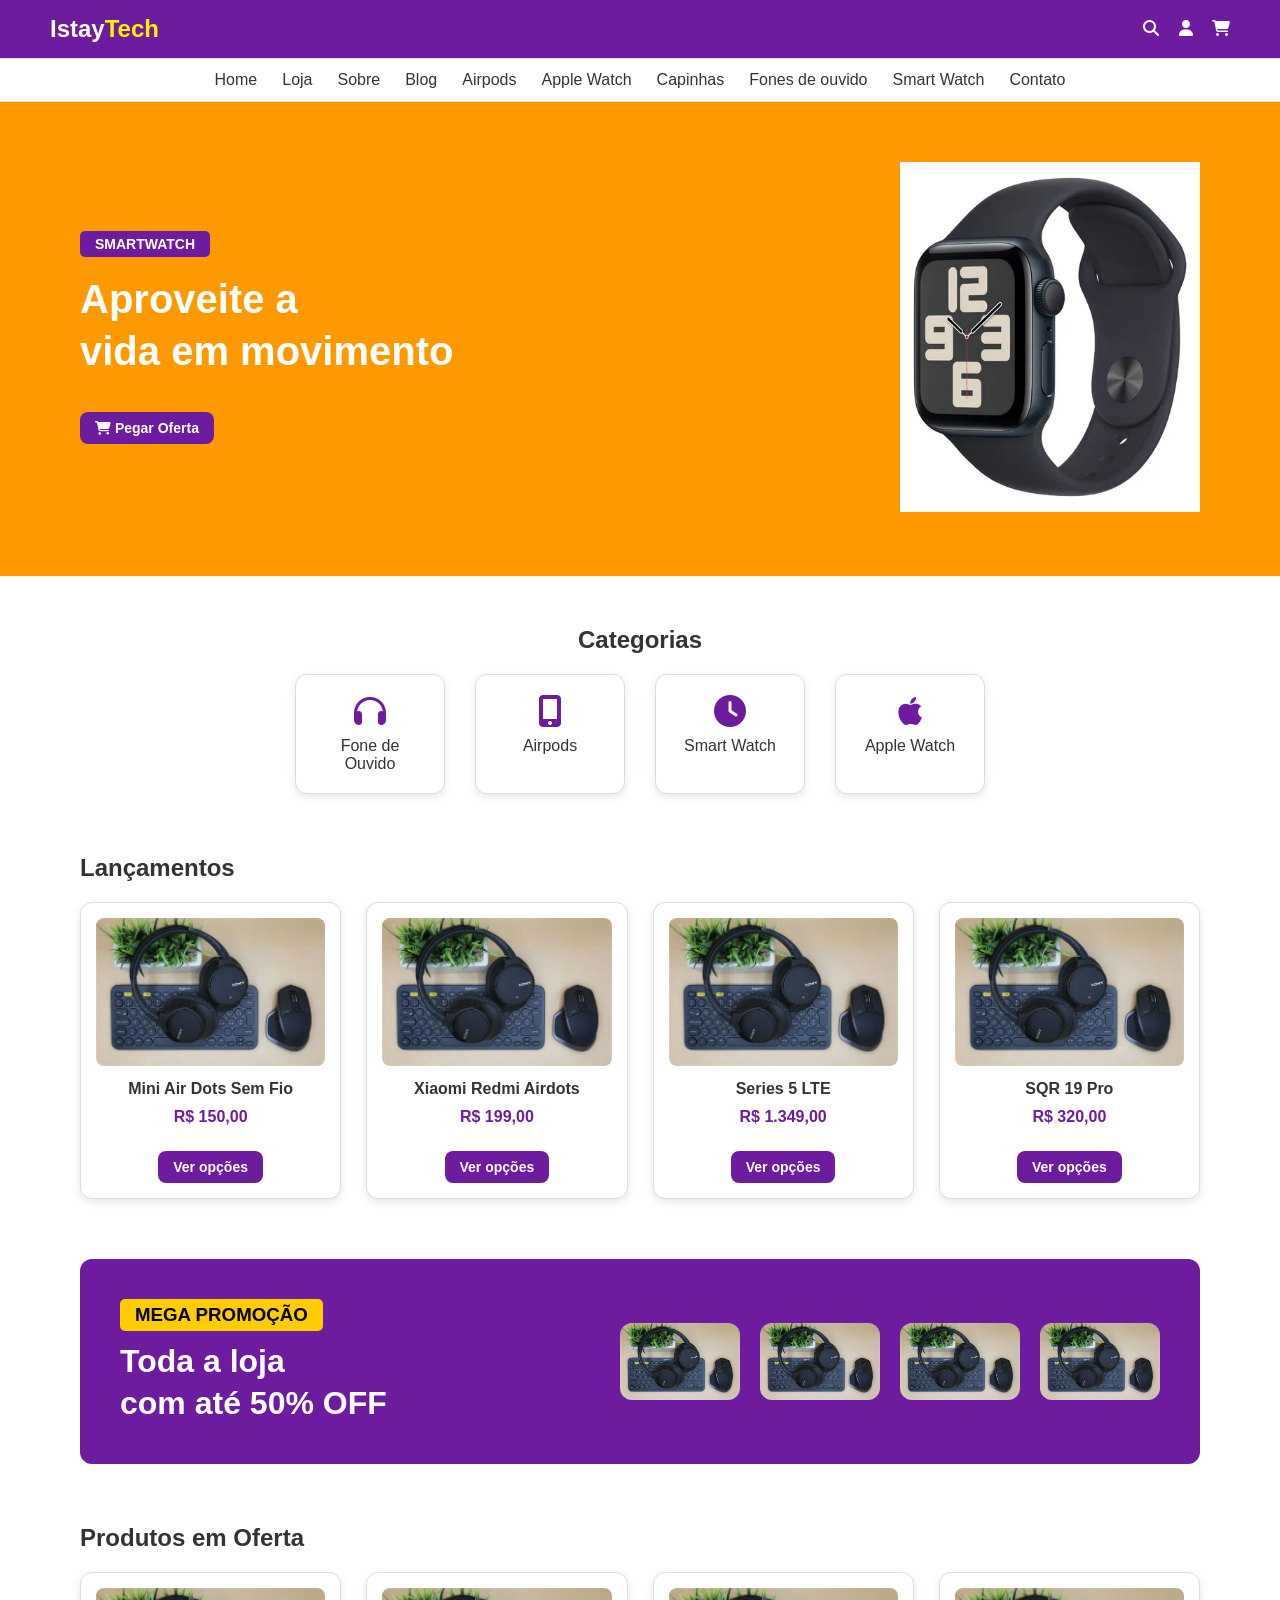
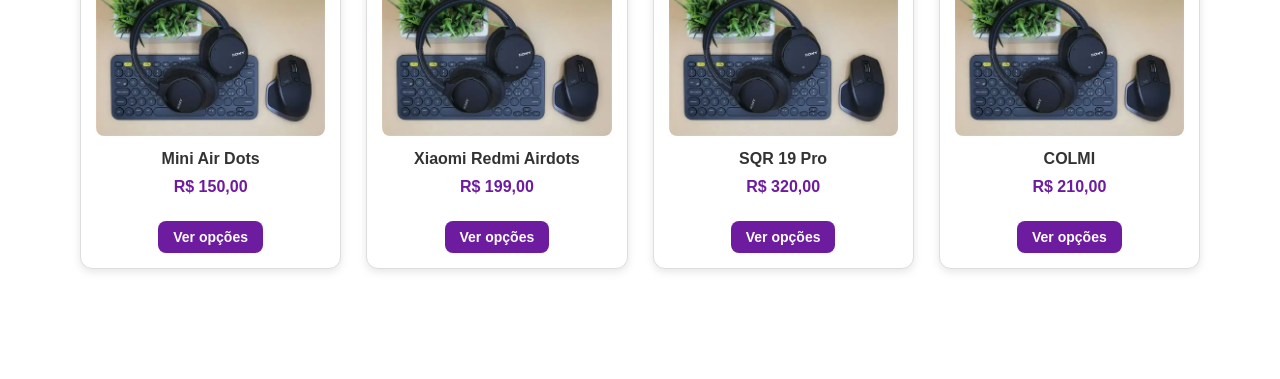
==== index.html @ fba1d2ce "testando" ====
<!DOCTYPE html>
<html lang="pt-BR">

<head>
    <meta charset="UTF-8">
    <meta name="viewport" content="width=device-width, initial-scale=1.0">
    <title>StayTech</title>
    <link rel="stylesheet" href="css/style.css">
    <link rel="stylesheet" href="https://cdnjs.cloudflare.com/ajax/libs/font-awesome/6.4.0/css/all.min.css">
</head>

<body>

    <header>
        <div class="topbar">
            <div class="logo">Istay<span>Tech</span></div>
            <div class="icons">
                <i class="fa fa-search"></i>
                <i class="fa fa-user"></i>
                <i class="fa fa-shopping-cart"></i>
            </div>
        </div>

        <nav>
            <ul>
                <li><a href="#">Home</a></li>
                <li><a href="#">Loja</a></li>
                <li><a href="#">Sobre</a></li>
                <li><a href="#">Blog</a></li>
                <li><a href="#">Airpods</a></li>
                <li><a href="#">Apple Watch</a></li>
                <li><a href="#">Capinhas</a></li>
                <li><a href="#">Fones de ouvido</a></li>
                <li><a href="#">Smart Watch</a></li>
                <li><a href="#">Contato</a></li>
            </ul>
        </nav>
    </header>


    <section class="hero">
        <div class="hero-text">
            <span class="tag">SMARTWATCH</span>
            <h1>Aproveite a <br> vida em movimento</h1>
            <a href="#" class="btn"><i class="fa fa-shopping-cart"></i> Pegar Oferta</a>
        </div>
        <div class="hero-img">
            <img src="img/applewatch.png" alt="Smartwatch">
        </div>
    </section>

    <main>
        <section class="categorias">
            <h2>Categorias</h2>
            <div class="grid-categorias">
                <div class="cat-item">
                    <i class="fa-solid fa-headphones"></i>
                    <p>Fone de Ouvido</p>
                </div>
                <div class="cat-item">
                    <i class="fa-solid fa-mobile-screen-button"></i>
                    <p>Airpods</p>
                </div>
                <div class="cat-item">
                    <i class="fa-solid fa-clock"></i>
                    <p>Smart Watch</p>
                </div>
                <div class="cat-item">
                    <i class="fa-brands fa-apple"></i>
                    <p>Apple Watch</p>
                </div>
            </div>
        </section>
        
        <section class="produtos">
            <h2>Lançamentos</h2>
            <div class="grid-produtos">
                <div class="card">
                    <img src="img/logo.png" alt="">
                    <h3>Mini Air Dots Sem Fio</h3>
                    <p class="preco">R$ 150,00</p>
                    <a href="#" class="btn">Ver opções</a>
                </div>
                <div class="card">
                    <img src="img/logo.png" alt="">
                    <h3>Xiaomi Redmi Airdots</h3>
                    <p class="preco">R$ 199,00</p>
                    <a href="#" class="btn">Ver opções</a>
                </div>
                <div class="card">
                    <img src="img/logo.png" alt="">
                    <h3>Series 5 LTE</h3>
                    <p class="preco">R$ 1.349,00</p>
                    <a href="#" class="btn">Ver opções</a>
                </div>
                <div class="card">
                    <img src="img/logo.png" alt="">
                    <h3>SQR 19 Pro</h3>
                    <p class="preco">R$ 320,00</p>
                    <a href="#" class="btn">Ver opções</a>
                </div>
            </div>
        </section>

        <section class="banner">
            <div class="banner-content">
                <h3>MEGA PROMOÇÃO</h3>
                <h2>Toda a loja <br> com até 50% OFF</h2>
            </div>
            <div class="banner-imgs">
                <img src="img/logo.png" alt="">
                <img src="img/logo.png" alt="">
                <img src="img/logo.png" alt="">
                <img src="img/logo.png" alt="">
            </div>
        </section>

        <section class="produtos">
            <h2>Produtos em Oferta</h2>
            <div class="grid-produtos">
                <div class="card">
                    <img src="img/logo.png" alt="">
                    <h3>Mini Air Dots</h3>
                    <p class="preco">R$ 150,00</p>
                    <a href="#" class="btn">Ver opções</a>
                </div>
                <div class="card">
                    <img src="img/logo.png" alt="">
                    <h3>Xiaomi Redmi Airdots</h3>
                    <p class="preco">R$ 199,00</p>
                    <a href="#" class="btn">Ver opções</a>
                </div>
                <div class="card">
                    <img src="img/logo.png" alt="">
                    <h3>SQR 19 Pro</h3>
                    <p class="preco">R$ 320,00</p>
                    <a href="#" class="btn">Ver opções</a>
                </div>
                <div class="card">
                    <img src="img/logo.png" alt="">
                    <h3>COLMI</h3>
                    <p class="preco">R$ 210,00</p>
                    <a href="#" class="btn">Ver opções</a>
                </div>
            </div>
        </section>

    </main>


</body>

</html>
---- css/style.css ----
* {
    margin: 0;
    padding: 0;
    box-sizing: border-box;
    font-family: Arial, sans-serif;
}

body {
    background: #fff;
    color: #333;
}

header {
    background: #6d1ca0;
    color: #fff;
}

.topbar {
    display: flex;
    justify-content: space-between;
    align-items: center;
    padding: 15px 50px;
}

.logo {
    font-size: 1.5rem;
    font-weight: bold;
}

.logo span {
    color: #fff200;
}

.icons i {
    margin-left: 15px;
    cursor: pointer;
}

nav {
    background: #fff;
    border-top: 1px solid #ddd;
    border-bottom: 1px solid #ddd;
}

nav ul {
    list-style: none;
    display: flex;
    justify-content: center;
    gap: 25px;
    padding: 12px 0;
}

nav ul li a {
    text-decoration: none;
    color: #333;
    font-weight: 500;
    transition: 0.3s;
}

nav ul li a:hover {
    color: #6d1ca0;
}

.hero {
    display: flex;
    align-items: center;
    justify-content: space-between;
    padding: 60px 80px;
    background: #ff9900;
    color: white;
}

.hero-text {
    max-width: 50%;
}

.hero-text .tag {
    background: #6d1ca0;
    padding: 5px 15px;
    border-radius: 5px;
    font-size: 14px;
    font-weight: bold;
}

.hero-text h1 {
    margin: 20px 0;
    font-size: 2.5rem;
    line-height: 1.3;
}

.btn {
    display: inline-block;
    margin-top: 15px;
    padding: 12px 20px;
    background: #ffcc00;
    color: #000;
    font-weight: bold;
    text-decoration: none;
    border-radius: 5px;
    transition: 0.3s;
}

.btn:hover {
    background: #e6b800;
}

.hero-img img {
    width: 300px;
    animation: float 3s ease-in-out infinite;
}

@keyframes float {

    0%,
    100% {
        transform: translateY(0);
    }

    50% {
        transform: translateY(-10px);
    }
}

main {
    padding: 50px 80px;
}

.categorias h2 {
    text-align: center;
    margin-bottom: 20px;
}

.grid-categorias {
    display: flex;
    justify-content: center;
    gap: 30px;
    margin-bottom: 60px;
}

.cat-item {
    background: #fff;
    border: 1px solid #ddd;
    border-radius: 12px;
    padding: 20px;
    text-align: center;
    width: 150px;
    box-shadow: 0 3px 8px rgba(0, 0, 0, 0.1);
    transition: 0.3s;
    cursor: pointer;
}

.cat-item:hover {
    transform: translateY(-5px);
}

.cat-item i {
    font-size: 2rem;
    color: #6d1ca0;
    margin-bottom: 10px;
}

.produtos h2 {
    margin-bottom: 20px;
}

.grid-produtos {
    display: grid;
    grid-template-columns: repeat(4, 1fr);
    gap: 25px;
    margin-bottom: 60px;
}

.card {
    background: #fff;
    border: 1px solid #ddd;
    border-radius: 12px;
    padding: 15px;
    text-align: center;
    box-shadow: 0 3px 8px rgba(0, 0, 0, 0.1);
    transition: 0.3s;
    cursor: pointer;
}

.card:hover {
    transform: translateY(-5px);
}

.card img {
    width: 100%;
    border-radius: 8px;
}

.card h3 {
    margin: 10px 0;
    font-size: 1rem;
}

.card .preco {
    font-weight: bold;
    color: #6d1ca0;
    margin: 10px 0;
}

.btn {
    display: inline-block;
    padding: 8px 15px;
    background: #6d1ca0;
    color: #fff;
    border-radius: 8px;
    text-decoration: none;
    font-size: 14px;
    transition: 0.3s;
}

.btn:hover {
    background: #53167a;
}

.banner {
    background: #6d1ca0;
    border-radius: 12px;
    padding: 40px;
    color: #fff;
    display: flex;
    justify-content: space-between;
    align-items: center;
    margin-bottom: 60px;
}

.banner h3 {
    background: #ffcc00;
    color: #000;
    padding: 5px 15px;
    border-radius: 5px;
    display: inline-block;
    margin-bottom: 10px;
}

.banner h2 {
    font-size: 2rem;
    line-height: 1.3;
}

.banner-imgs {
    display: flex;
    gap: 20px;
    cursor: pointer;
}

.banner-imgs img {
    width: 120px;
    border-radius: 12px;
}

@media (max-width: 1024px) {
  main {
    padding: 30px 40px;
  }

  .grid-produtos {
    grid-template-columns: repeat(2, 1fr);
  }

  .grid-categorias {
    flex-wrap: wrap; 
    gap: 15px;
  }

  .banner {
    flex-direction: column;
    text-align: center;
  }

  .banner-imgs {
    margin-top: 20px;
    flex-wrap: wrap;
    justify-content: center;
  }
}

@media (max-width: 768px) {
  header, .topbar {
    flex-direction: column;
    text-align: center;
    padding: 10px;
  }

  nav ul {
    flex-wrap: wrap;
    gap: 10px;
    font-size: 14px;
  }

  .hero {
    flex-direction: column;
    padding: 40px 20px;
    text-align: center;
  }

  .hero-text {
    max-width: 100%;
  }

  .hero-img img {
    width: 220px;
    margin-top: 20px;
  }

  .grid-produtos {
    grid-template-columns: 1fr;
  }

  .cat-item {
    width: 45%;
  }

  .banner h2 {
    font-size: 1.5rem;
  }

  .banner-imgs img {
    width: 90px;
  }
}
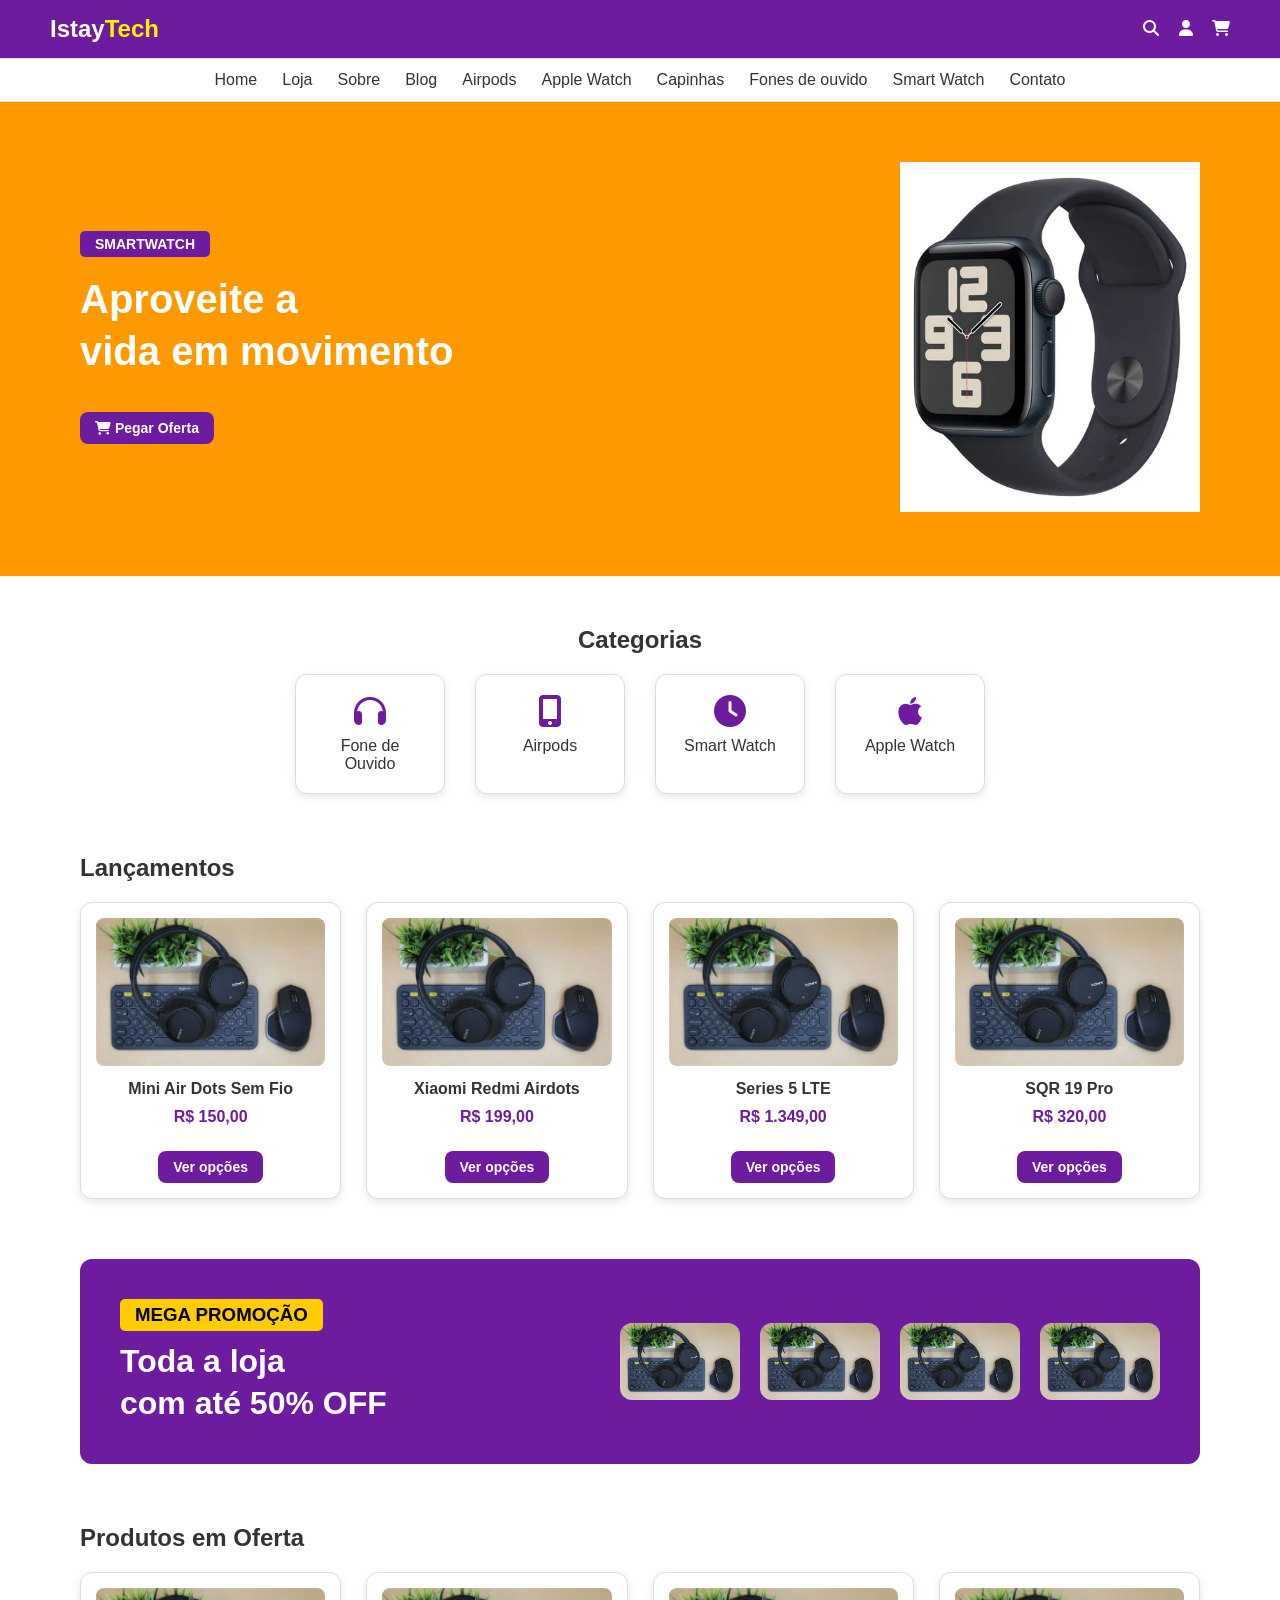
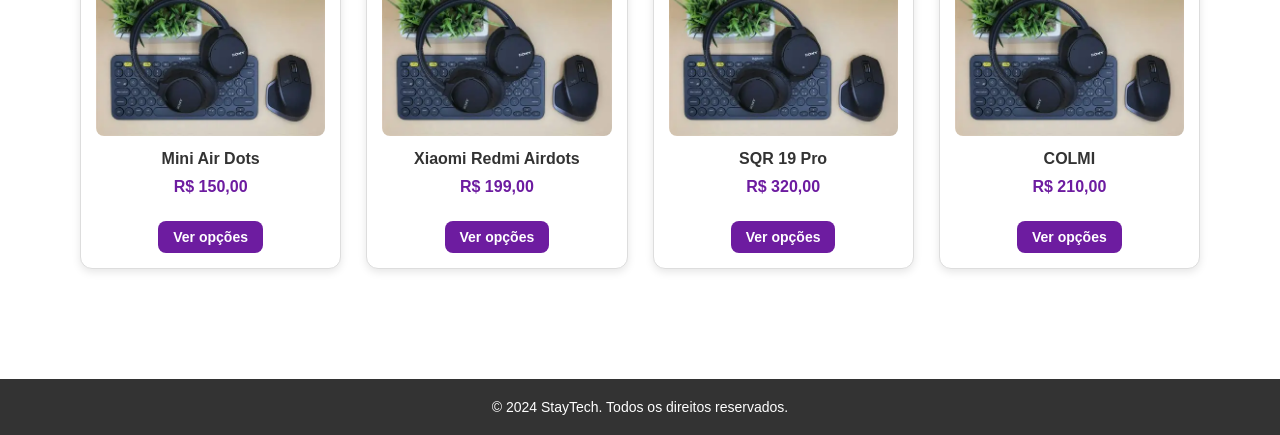
==== commit 36dc5edc: "att form" ====
--- a/index.html
+++ b/index.html
@@ -146,7 +146,8 @@
         </section>
 
     </main>
-
+    <footer>
+        <p>&copy; 2024 StayTech. Todos os direitos reservados.</p>
 
 </body>
 
--- a/css/style.css
+++ b/css/style.css
@@ -322,3 +322,13 @@
     width: 90px;
   }
 }
+footer {
+    background: #333;
+    color: #fff;
+    text-align: center;
+    padding: 20px 0;
+}
+footer p {
+    margin: 0;
+    font-size: 14px;
+}
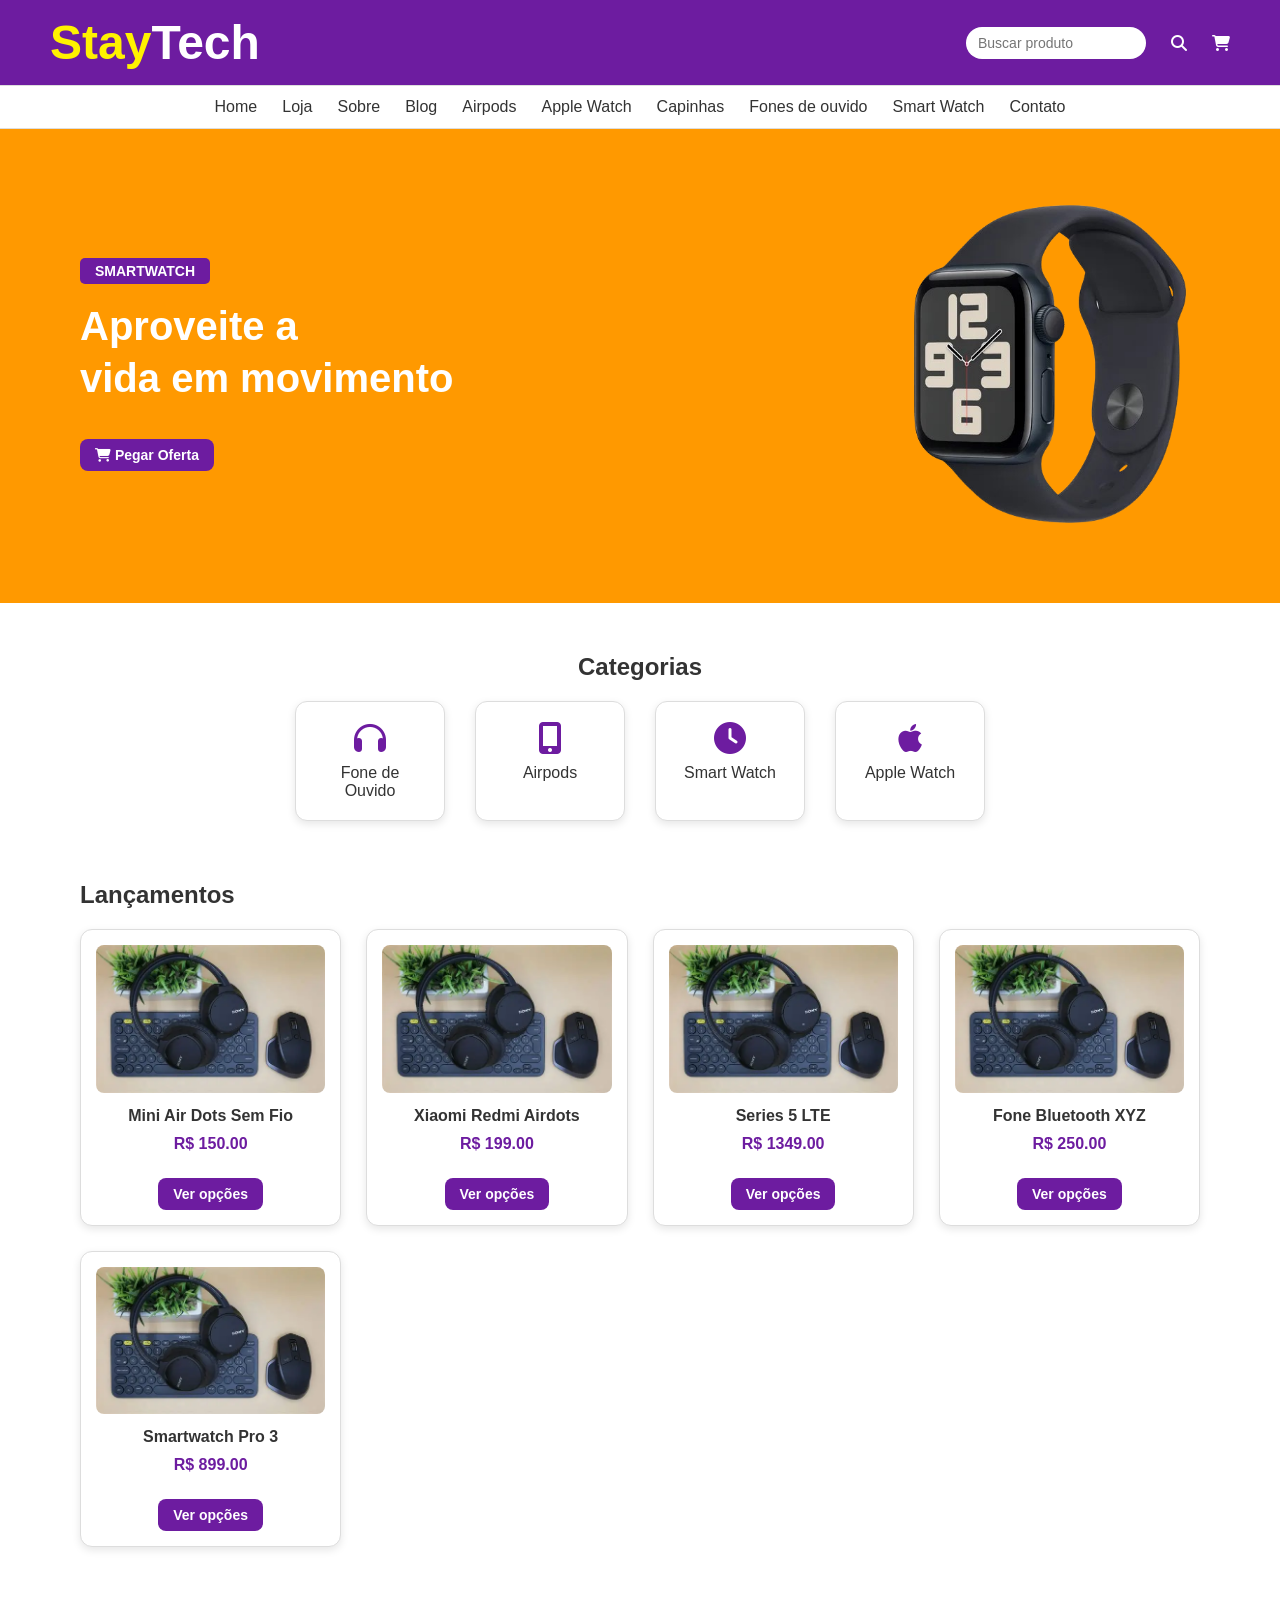
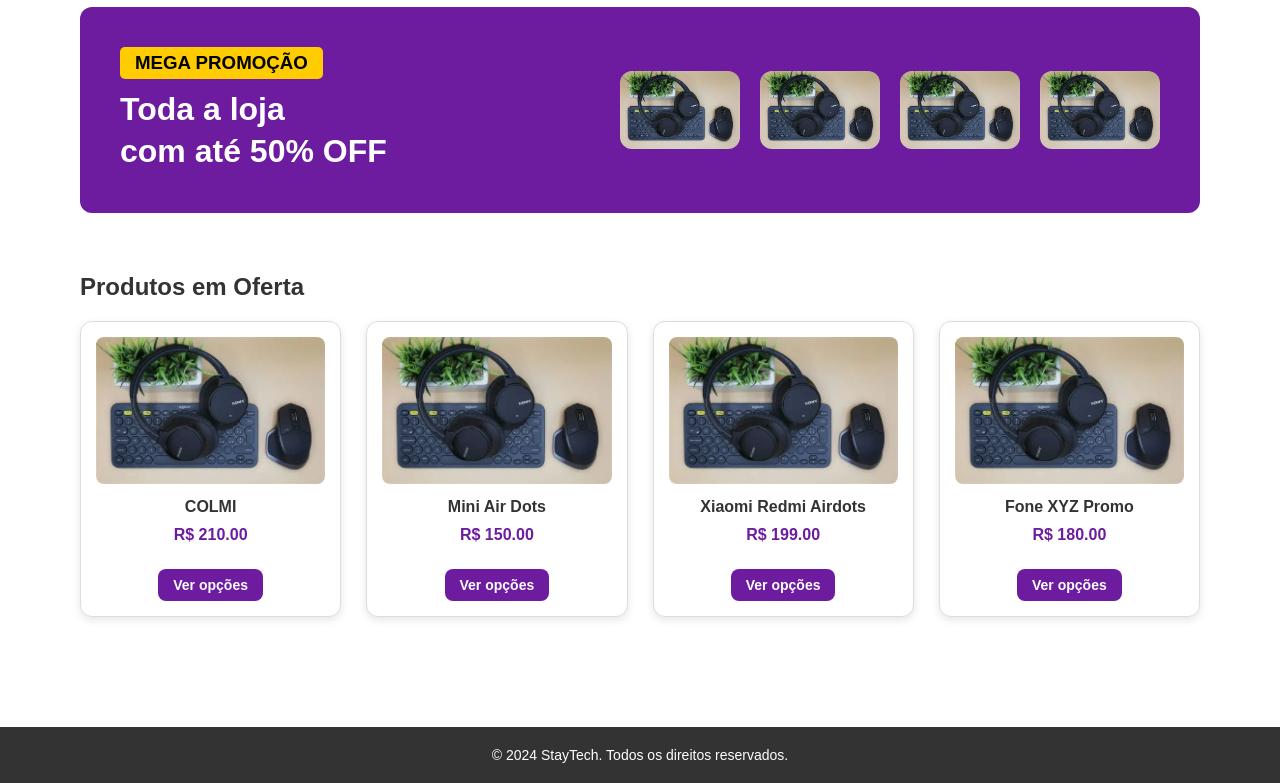
==== commit 29c67847: "att tablecsv" ====
--- a/index.html
+++ b/index.html
@@ -13,14 +13,16 @@
 
     <header>
         <div class="topbar">
-            <div class="logo">Istay<span>Tech</span></div>
+            <div class="logo">
+                <h1><span>Stay</span>Tech</h1>
+            </div>
+
             <div class="icons">
-                <i class="fa fa-search"></i>
-                <i class="fa fa-user"></i>
+                <input type="text" id="busca" placeholder="Buscar produto">
+                <i class="fa fa-search" id="iconeBusca"></i>
                 <i class="fa fa-shopping-cart"></i>
             </div>
         </div>
-
         <nav>
             <ul>
                 <li><a href="#">Home</a></li>
@@ -45,7 +47,7 @@
             <a href="#" class="btn"><i class="fa fa-shopping-cart"></i> Pegar Oferta</a>
         </div>
         <div class="hero-img">
-            <img src="img/applewatch.png" alt="Smartwatch">
+            <img src="img/applewatchnew.png" alt="Smartwatch">
         </div>
     </section>
 
@@ -71,10 +73,10 @@
                 </div>
             </div>
         </section>
-        
+
         <section class="produtos">
             <h2>Lançamentos</h2>
-            <div class="grid-produtos">
+            <div class="grid-produtos" id="produtos-lancamentos">
                 <div class="card">
                     <img src="img/logo.png" alt="">
                     <h3>Mini Air Dots Sem Fio</h3>
@@ -117,7 +119,7 @@
 
         <section class="produtos">
             <h2>Produtos em Oferta</h2>
-            <div class="grid-produtos">
+            <div class="grid-produtos" id="produtos-oferta">
                 <div class="card">
                     <img src="img/logo.png" alt="">
                     <h3>Mini Air Dots</h3>
@@ -148,7 +150,9 @@
     </main>
     <footer>
         <p>&copy; 2024 StayTech. Todos os direitos reservados.</p>
+    </footer>
 
+    <script src="js/script.js"></script>
 </body>
 
 </html>
--- a/css/style.css
+++ b/css/style.css
@@ -29,6 +29,46 @@
 
 .logo span {
     color: #fff200;
+}
+
+.icons {
+    display: flex;
+    align-items: center;
+    gap: 10px;
+    position: relative;
+}
+
+#busca {
+    padding: 8px 12px;
+    border-radius: 20px;
+    border: none;
+    outline: none;
+    font-size: 14px;
+    transition: 0.3s;
+    width: 180px;
+}
+
+#busca:focus {
+    box-shadow: 0 0 5px #fff200;
+    background: #fff;
+}
+
+#iconeBusca {
+    cursor: pointer;
+    color: #fff;
+    font-size: 16px;
+    transition: 0.3s;
+}
+
+#iconeBusca:hover {
+    color: #ffcc00;
+}
+
+@media (max-width: 768px) {
+    #busca {
+        width: 120px;
+        font-size: 12px;
+    }
 }
 
 .icons i {
@@ -253,82 +293,86 @@
 }
 
 @media (max-width: 1024px) {
-  main {
-    padding: 30px 40px;
-  }
-
-  .grid-produtos {
-    grid-template-columns: repeat(2, 1fr);
-  }
-
-  .grid-categorias {
-    flex-wrap: wrap; 
-    gap: 15px;
-  }
-
-  .banner {
-    flex-direction: column;
-    text-align: center;
-  }
-
-  .banner-imgs {
-    margin-top: 20px;
-    flex-wrap: wrap;
-    justify-content: center;
-  }
+    main {
+        padding: 30px 40px;
+    }
+
+    .grid-produtos {
+        grid-template-columns: repeat(2, 1fr);
+    }
+
+    .grid-categorias {
+        flex-wrap: wrap;
+        gap: 15px;
+    }
+
+    .banner {
+        flex-direction: column;
+        text-align: center;
+    }
+
+    .banner-imgs {
+        margin-top: 20px;
+        flex-wrap: wrap;
+        justify-content: center;
+    }
 }
 
 @media (max-width: 768px) {
-  header, .topbar {
-    flex-direction: column;
-    text-align: center;
-    padding: 10px;
-  }
-
-  nav ul {
-    flex-wrap: wrap;
-    gap: 10px;
-    font-size: 14px;
-  }
-
-  .hero {
-    flex-direction: column;
-    padding: 40px 20px;
-    text-align: center;
-  }
-
-  .hero-text {
-    max-width: 100%;
-  }
-
-  .hero-img img {
-    width: 220px;
-    margin-top: 20px;
-  }
-
-  .grid-produtos {
-    grid-template-columns: 1fr;
-  }
-
-  .cat-item {
-    width: 45%;
-  }
-
-  .banner h2 {
-    font-size: 1.5rem;
-  }
-
-  .banner-imgs img {
-    width: 90px;
-  }
-}
+
+    header,
+    .topbar {
+        flex-direction: column;
+        text-align: center;
+        padding: 10px;
+    }
+
+    nav ul {
+        flex-wrap: wrap;
+        gap: 10px;
+        font-size: 14px;
+    }
+
+    .hero {
+        flex-direction: column;
+        padding: 40px 20px;
+        text-align: center;
+    }
+
+    .hero-text {
+        max-width: 100%;
+    }
+
+    .hero-img img {
+        width: 220px;
+        margin-top: 20px;
+    }
+
+    .grid-produtos {
+        grid-template-columns: 1fr;
+    }
+
+    .cat-item {
+        width: 45%;
+    }
+
+    .banner h2 {
+        font-size: 1.5rem;
+    }
+
+    .banner-imgs img {
+        width: 90px;
+    }
+}
+
 footer {
     background: #333;
     color: #fff;
     text-align: center;
     padding: 20px 0;
 }
+
 footer p {
     margin: 0;
     font-size: 14px;
-}
+}
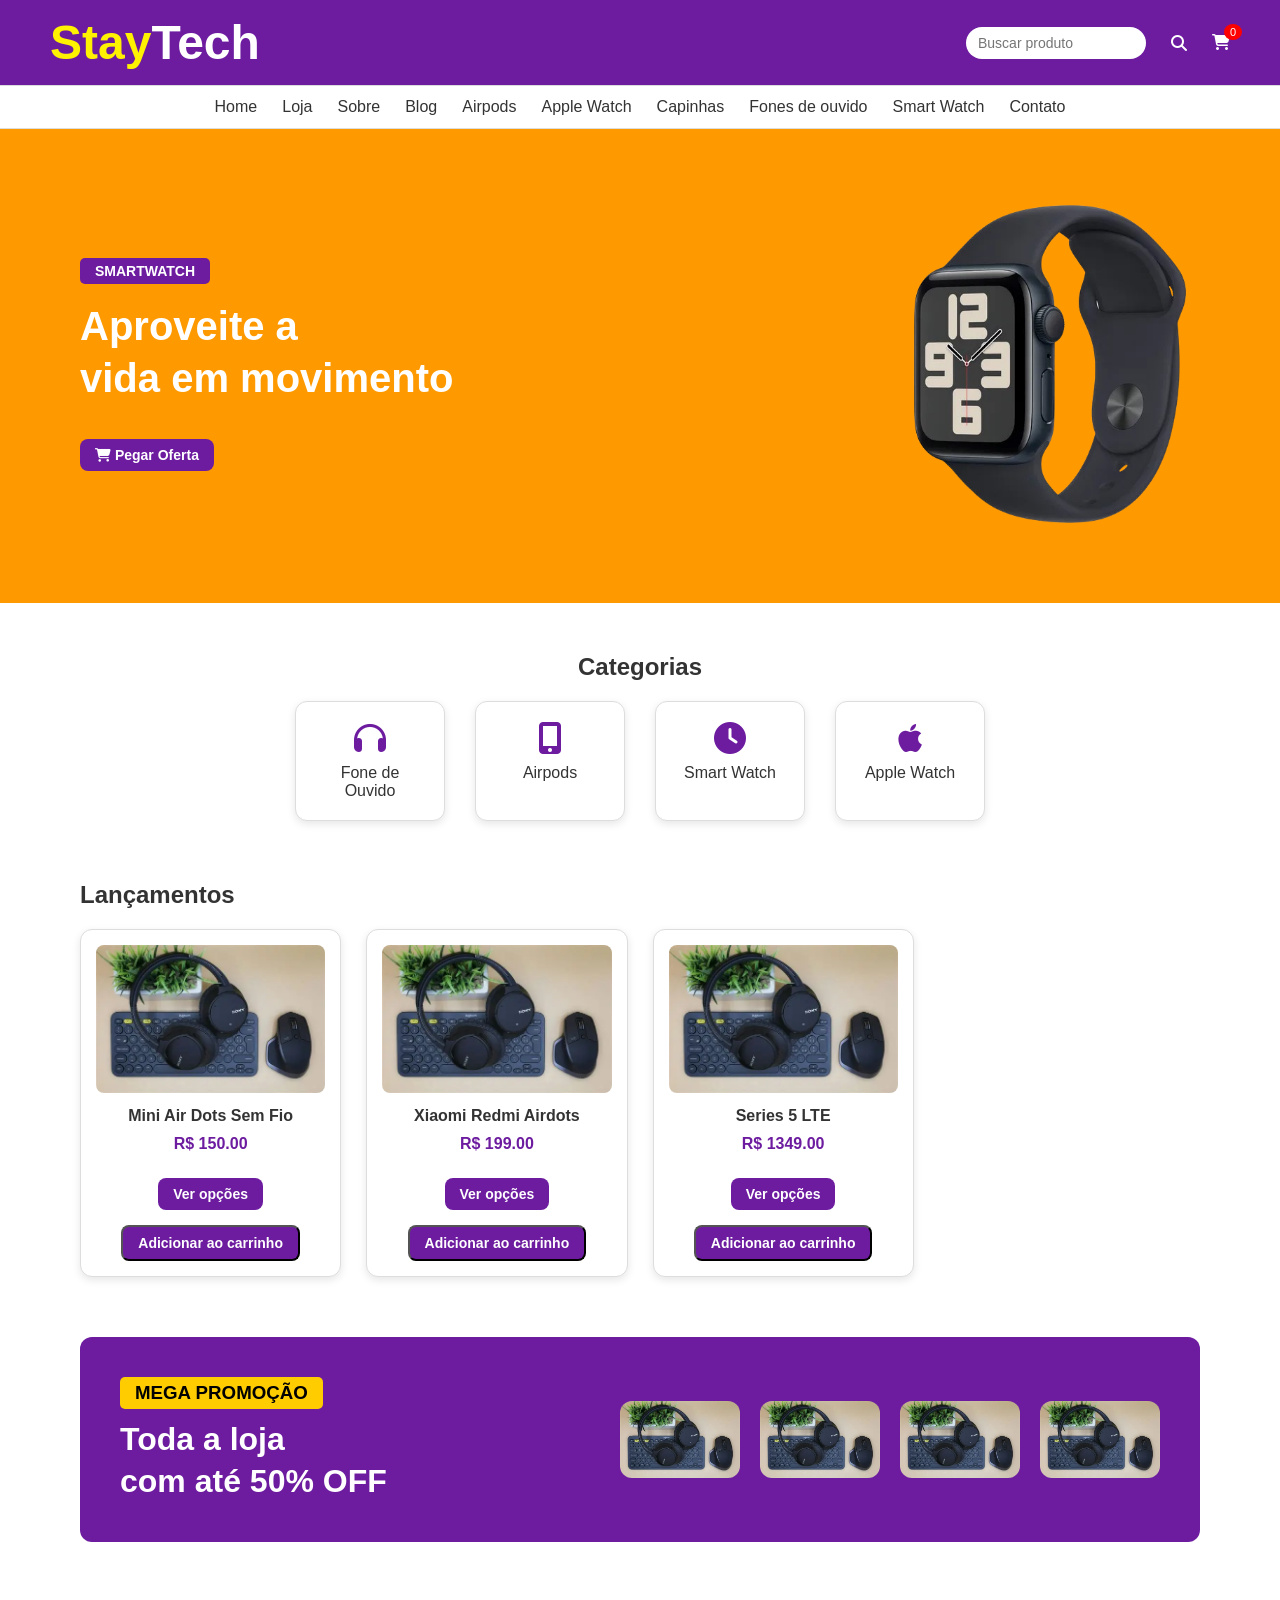
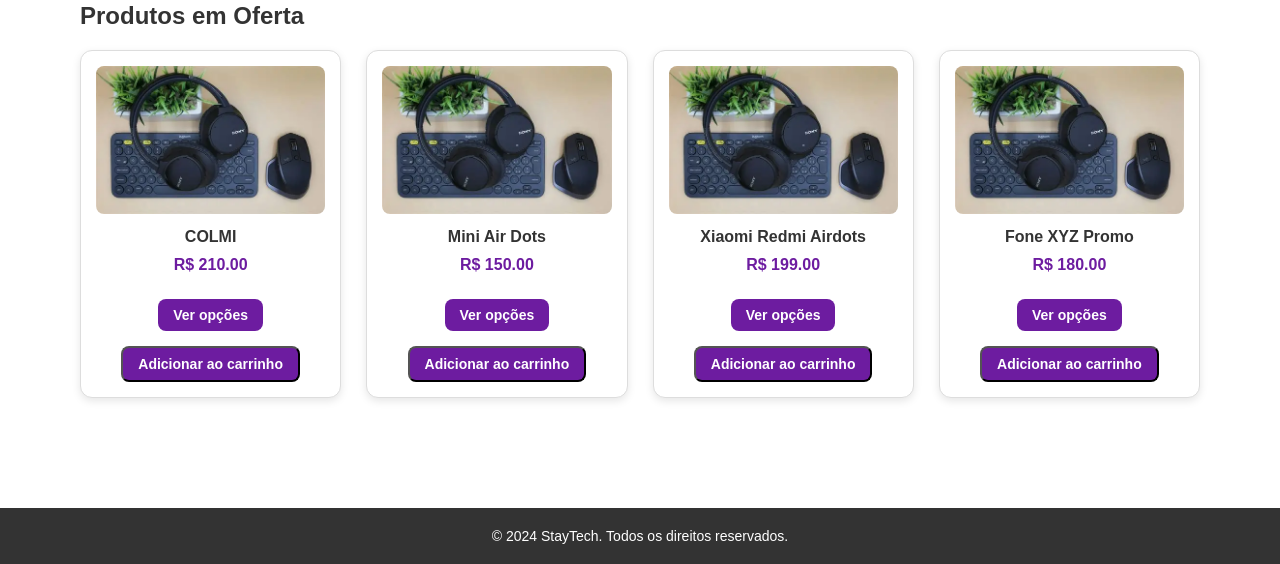
==== commit 1c57dec7: "feat: funcionalidade carrinho" ====
--- a/index.html
+++ b/index.html
@@ -20,7 +20,10 @@
             <div class="icons">
                 <input type="text" id="busca" placeholder="Buscar produto">
                 <i class="fa fa-search" id="iconeBusca"></i>
-                <i class="fa fa-shopping-cart"></i>
+                <div class="carrinho-container">
+                    <i class="fa fa-shopping-cart" id="iconeCarrinho"></i>
+                    <span id="contadorCarrinho">0</span>
+                </div>
             </div>
         </div>
         <nav>
@@ -54,24 +57,36 @@
     <main>
         <section class="categorias">
             <h2>Categorias</h2>
+
             <div class="grid-categorias">
-                <div class="cat-item">
+
+                <div class="cat-item" data-categoria="fone">
                     <i class="fa-solid fa-headphones"></i>
                     <p>Fone de Ouvido</p>
                 </div>
-                <div class="cat-item">
+
+                <div class="cat-item" data-categoria="airpods">
                     <i class="fa-solid fa-mobile-screen-button"></i>
                     <p>Airpods</p>
                 </div>
-                <div class="cat-item">
+
+                <div class="cat-item" data-categoria="smartwatch">
                     <i class="fa-solid fa-clock"></i>
                     <p>Smart Watch</p>
                 </div>
-                <div class="cat-item">
+
+                <div class="cat-item" data-categoria="applewatch">
                     <i class="fa-brands fa-apple"></i>
                     <p>Apple Watch</p>
                 </div>
+
             </div>
+        </section>
+
+        <section class="produtos" id="secao-busca" hidden>
+            <h2>Resultados da Busca</h2>
+            <div class="grid-produtos" id="produtos-busca"></div>
+            <p id="mensagem-busca"></p>
         </section>
 
         <section class="produtos">
--- a/css/style.css
+++ b/css/style.css
@@ -365,6 +365,22 @@
     }
 }
 
+.carrinho-container {
+    position: relative;
+    cursor: pointer;
+}
+
+#contadorCarrinho {
+    position: absolute;
+    top: -10px;
+    right: -12px;
+    background-color: red;
+    color: white;
+    font-size: 11px;
+    padding: 2px 6px;
+    border-radius: 50%;
+}
+
 footer {
     background: #333;
     color: #fff;
